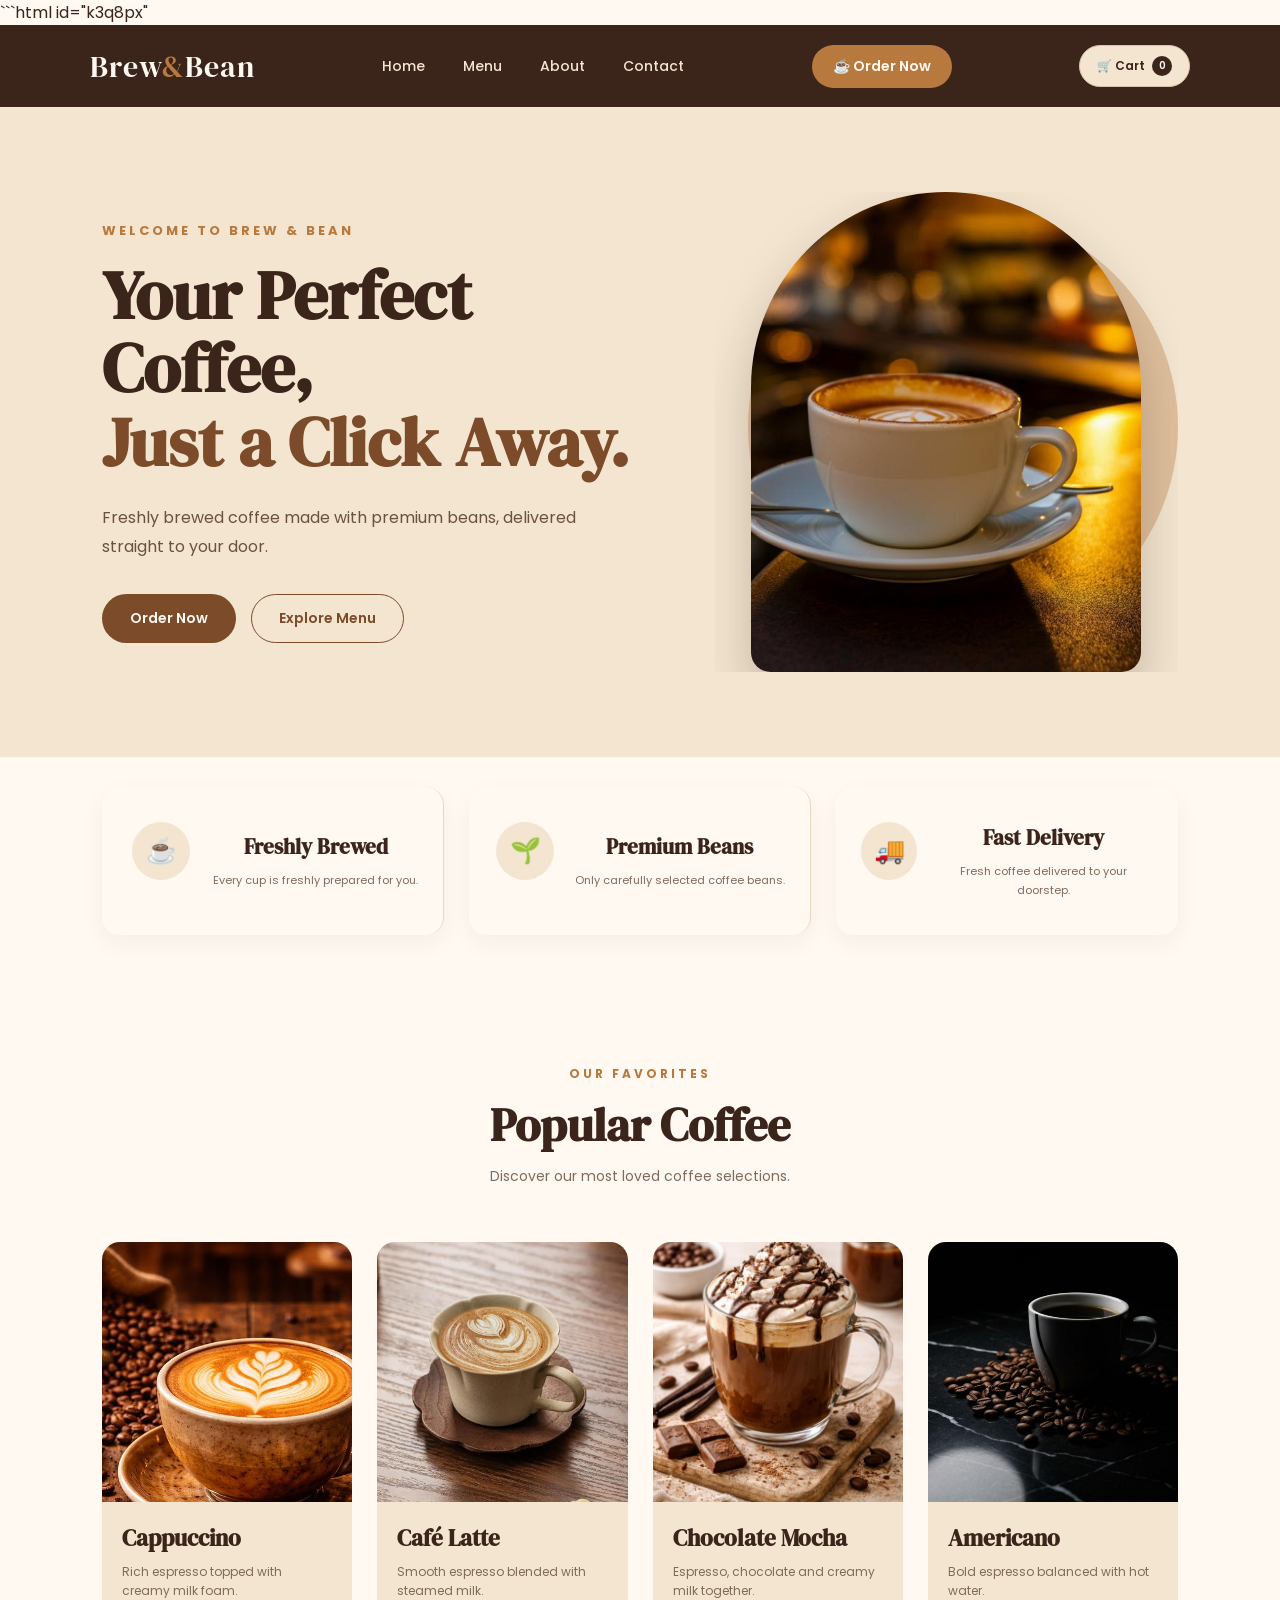
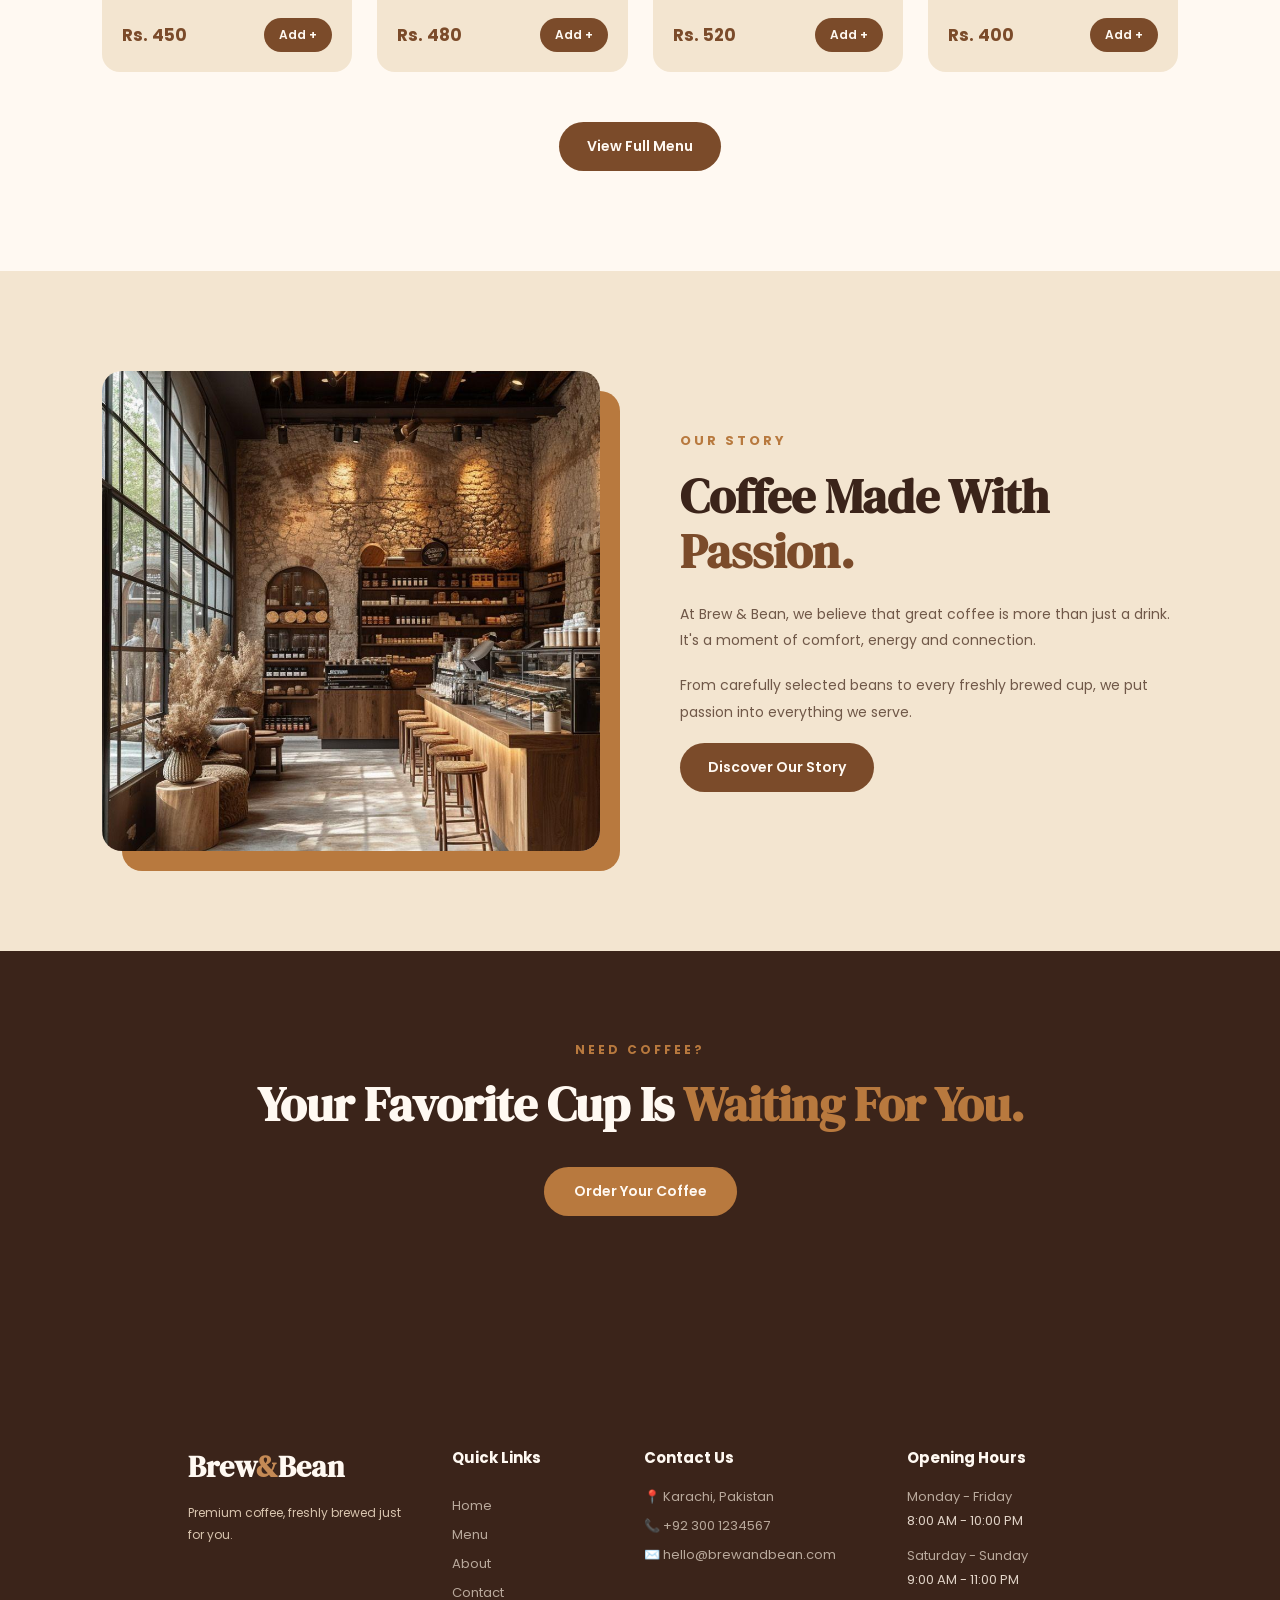
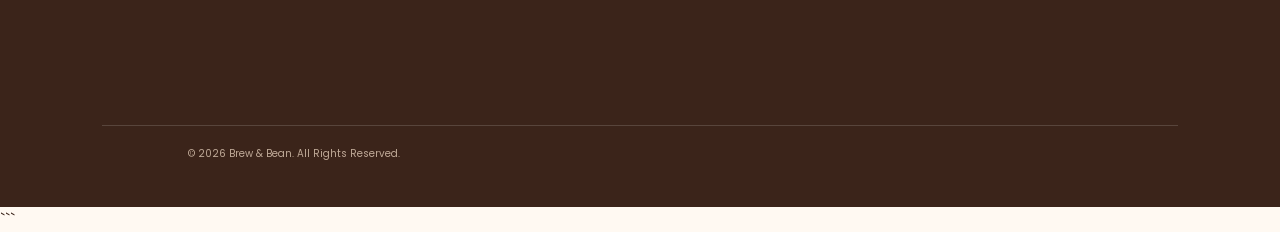
==== index.html @ a9bc6160 "update changes" ====
```html id="k3q8px"
<!DOCTYPE html>
<html lang="en">

<head>

    <meta charset="UTF-8">

    <meta name="viewport" content="width=device-width, initial-scale=1.0">

    <title>Brew & Bean | Premium Coffee</title>


    <!-- Google Font -->

    <link rel="preconnect" href="https://fonts.googleapis.com">

    <link rel="preconnect" href="https://fonts.gstatic.com" crossorigin>

    <link href="https://fonts.googleapis.com/css2?family=DM+Serif+Display&family=Poppins:wght@300;400;500;600;700&display=swap" rel="stylesheet">


    <!-- CSS -->

    <link rel="stylesheet" href="style.css">

</head>


<body>


<!-- =========================
     NAVBAR
========================= -->

<header class="navbar">

    <div class="logo">
        Brew<span>&</span>Bean
    </div>


    <nav id="nav-menu">

        <a href="index.html">
            Home
        </a>

        <a href="menu.html#menu">
            Menu
        </a>

        <a href="about.html">
            About
        </a>

        <a href="contact.html">
            Contact
        </a>

    </nav>


    <a href="menu.html" class="cart-btn">
        ☕ Order Now
    </a>


    <a href="menu.html#cart" class="nav-cart">

        🛒 Cart

        <span id="nav-cart-count">
            0
        </span>

    </a>


    <button class="menu-toggle" id="menu-toggle">
        ☰
    </button>

</header>



<!-- =========================
     HERO SECTION
========================= -->

<section class="hero">

    <div class="hero-content">

        <p class="small-title">
            WELCOME TO BREW & BEAN
        </p>


        <h1>

            Your Perfect Coffee,

            <span>
                Just a Click Away.
            </span>

        </h1>


        <p class="hero-text">

            Freshly brewed coffee made with premium beans,
            delivered straight to your door.

        </p>


        <div class="hero-buttons">

            <a href="menu.html" class="primary-btn">
                Order Now
            </a>


            <a href="menu.html#menu" class="secondary-btn">
                Explore Menu
            </a>

        </div>

    </div>



    <div class="hero-image">

        <div class="image-circle"></div>

        <img
            src="images/hero-coffee.jpg"
            alt="Premium Coffee">

    </div>

</section>



<!-- =========================
     FEATURES
========================= -->

<section class="features">


    <div class="feature-card">

        <div class="feature-icon">
            ☕
        </div>

        <div>

            <h3>
                Freshly Brewed
            </h3>

            <p>
                Every cup is freshly prepared for you.
            </p>

        </div>

    </div>



    <div class="feature-card">

        <div class="feature-icon">
            🌱
        </div>

        <div>

            <h3>
                Premium Beans
            </h3>

            <p>
                Only carefully selected coffee beans.
            </p>

        </div>

    </div>



    <div class="feature-card">

        <div class="feature-icon">
            🚚
        </div>

        <div>

            <h3>
                Fast Delivery
            </h3>

            <p>
                Fresh coffee delivered to your doorstep.
            </p>

        </div>

    </div>

</section>



<!-- =========================
     FEATURED COFFEE
========================= -->

<section class="featured">

    <div class="section-heading">

        <p>
            OUR FAVORITES
        </p>

        <h2>
            Popular Coffee
        </h2>

        <span>
            Discover our most loved coffee selections.
        </span>

    </div>



    <div class="coffee-grid">


        <!-- Coffee Card 1 -->

        <div class="coffee-card">

            <div class="coffee-image">

                <img
                    src="images/cappuccino.jpg"
                    alt="Cappuccino">

            </div>


            <div class="coffee-info">

                <h3>
                    Cappuccino
                </h3>

                <p>
                    Rich espresso topped with creamy milk foam.
                </p>


                <div class="coffee-bottom">

                    <strong>
                        Rs. 450
                    </strong>

                    <a href="menu.html#menu">
                        Add +
                    </a>

                </div>

            </div>

        </div>



        <!-- Coffee Card 2 -->

        <div class="coffee-card">

            <div class="coffee-image">

                <img
                    src="images/latte.jpg"
                    alt="Latte">

            </div>


            <div class="coffee-info">

                <h3>
                    Café Latte
                </h3>

                <p>
                    Smooth espresso blended with steamed milk.
                </p>


                <div class="coffee-bottom">

                    <strong>
                        Rs. 480
                    </strong>

                    <a href="menu.html#menu">
                        Add +
                    </a>

                </div>

            </div>

        </div>



        <!-- Coffee Card 3 -->

        <div class="coffee-card">

            <div class="coffee-image">

                <img
                    src="images/mocha.jpg"
                    alt="Mocha">

            </div>


            <div class="coffee-info">

                <h3>
                    Chocolate Mocha
                </h3>

                <p>
                    Espresso, chocolate and creamy milk together.
                </p>


                <div class="coffee-bottom">

                    <strong>
                        Rs. 520
                    </strong>

                    <a href="menu.html#menu">
                        Add +
                    </a>

                </div>

            </div>

        </div>



        <!-- Coffee Card 4 -->

        <div class="coffee-card">

            <div class="coffee-image">

                <img
                    src="images/americano.jpg"
                    alt="Americano">

            </div>


            <div class="coffee-info">

                <h3>
                    Americano
                </h3>

                <p>
                    Bold espresso balanced with hot water.
                </p>


                <div class="coffee-bottom">

                    <strong>
                        Rs. 400
                    </strong>

                    <a href="menu.html#menu">
                        Add +
                    </a>

                </div>

            </div>

        </div>


    </div>



    <div class="menu-button">

        <a
            href="menu.html#menu"
            class="primary-btn">

            View Full Menu

        </a>

    </div>

</section>



<!-- =========================
     ABOUT PREVIEW
========================= -->

<section class="about-preview">


    <div class="about-image">

        <img
            src="images/coffee-shop.jpg"
            alt="Our Coffee Shop">

    </div>


    <div class="about-content">

        <p class="small-title">
            OUR STORY
        </p>


        <h2>

            Coffee Made With

            <span>
                Passion.
            </span>

        </h2>


        <p>

            At Brew & Bean, we believe that great coffee is more
            than just a drink. It's a moment of comfort, energy
            and connection.

        </p>


        <p>

            From carefully selected beans to every freshly brewed
            cup, we put passion into everything we serve.

        </p>


        <a
            href="about.html"
            class="primary-btn">

            Discover Our Story

        </a>

    </div>

</section>



<!-- =========================
     CALL TO ACTION
========================= -->

<section class="cta">

    <div>

        <p>
            NEED COFFEE?
        </p>


        <h2>

            Your Favorite Cup Is

            <span>
                Waiting For You.
            </span>

        </h2>


        <a
            href="menu.html#menu"
            class="cta-btn">

            Order Your Coffee

        </a>

    </div>

</section>



<!-- =========================
     FOOTER
========================= -->

<footer class="footer">


    <div class="footer-content">


        <!-- BRAND -->

        <div class="footer-brand">

            <h2>
                Brew<span>&</span>Bean
            </h2>

            <p>
                Premium coffee, freshly brewed
                just for you.
            </p>

        </div>



        <!-- QUICK LINKS -->

        <div class="footer-links">

            <h3>
                Quick Links
            </h3>


            <a href="index.html">
                Home
            </a>


            <a href="menu.html#menu">
                Menu
            </a>


            <a href="about.html">
                About
            </a>


            <a href="contact.html">
                Contact
            </a>

        </div>



        <!-- CONTACT -->

        <div class="footer-contact">

            <h3>
                Contact Us
            </h3>


            <p>
                📍 Karachi, Pakistan
            </p>


            <p>
                📞 +92 300 1234567
            </p>


            <p>
                ✉️ hello@brewandbean.com
            </p>

        </div>



        <!-- OPENING HOURS -->

        <div class="footer-hours">

            <h3>
                Opening Hours
            </h3>


            <p>
                Monday - Friday
            </p>


            <span>
                8:00 AM - 10:00 PM
            </span>


            <p>
                Saturday - Sunday
            </p>


            <span>
                9:00 AM - 11:00 PM
            </span>

        </div>

    </div>



    <div class="footer-bottom">

        <p>
            © 2026 Brew & Bean. All Rights Reserved.
        </p>

    </div>

</footer>


</body>

</html>
```
---- style.css ----
/* =========================
   GLOBAL
========================= */

* {
    margin: 0;
    padding: 0;
    box-sizing: border-box;
}

html {
    scroll-behavior: smooth;
}

body {
    font-family: "Poppins", sans-serif;
    background: #FFF9F2;
    color: #3B241A;
}

a {
    text-decoration: none;
}

img {
    width: 100%;
    display: block;
}


/* =========================
   COLORS
========================= */

/*
Dark Chocolate  : #3B241A
Coffee Brown    : #7B4B2A
Caramel         : #B8793E
Cream           : #F3E5D0
Off White       : #FFF9F2
*/


/* =========================
   NAVBAR
========================= */

.navbar {
    width: 100%;
    height: 82px;
    padding: 0 7%;
    background: #3B241A;

    display: flex;
    align-items: center;
    justify-content: space-between;

    position: relative;
    z-index: 10;
}

.logo {
    font-family: "DM Serif Display", serif;
    font-size: 30px;
    color: #FFF9F2;
    letter-spacing: 1px;
}

.logo span {
    color: #B8793E;
}

.navbar nav {
    display: flex;
    gap: 38px;
}

.navbar nav a {
    color: #F3E5D0;
    font-size: 14px;
    font-weight: 500;
    transition: 0.3s;
}

.navbar nav a:hover,
.navbar nav a.active {
    color: #B8793E;
}

.cart-btn {
    background: #B8793E;
    color: #FFF9F2;
    padding: 11px 21px;
    border-radius: 30px;

    font-size: 14px;
    font-weight: 600;

    transition: 0.3s;
}

.cart-btn:hover {
    background: #7B4B2A;
    transform: translateY(-2px);
}


/* =========================
   HERO
========================= */

.hero {
    min-height: 650px;
    padding: 70px 8%;

    background: #F3E5D0;

    display: flex;
    align-items: center;
    justify-content: space-between;

    gap: 50px;
    overflow: hidden;
}

.hero-content {
    width: 52%;
}

.small-title {
    color: #B8793E;
    font-size: 13px;
    font-weight: 700;
    letter-spacing: 3px;
    margin-bottom: 18px;
}

.hero h1 {
    font-family: "DM Serif Display", serif;
    font-size: 68px;
    line-height: 1.08;
    color: #3B241A;
    max-width: 650px;
}

.hero h1 span {
    color: #7B4B2A;
    display: block;
}

.hero-text {
    max-width: 520px;
    margin-top: 25px;

    color: #6B5142;
    font-size: 16px;
    line-height: 1.8;
}

.hero-buttons {
    display: flex;
    gap: 15px;
    margin-top: 32px;
}

.primary-btn {
    display: inline-block;

    background: #7B4B2A;
    color: #FFF9F2;

    padding: 14px 28px;
    border-radius: 30px;

    font-size: 14px;
    font-weight: 600;

    transition: 0.3s;
}

.primary-btn:hover {
    background: #3B241A;
    transform: translateY(-3px);
}

.secondary-btn {
    display: inline-block;

    border: 1.5px solid #7B4B2A;
    color: #7B4B2A;

    padding: 13px 27px;
    border-radius: 30px;

    font-size: 14px;
    font-weight: 600;

    transition: 0.3s;
}

.secondary-btn:hover {
    background: #7B4B2A;
    color: #FFF9F2;
}


/* =========================
   HERO IMAGE
========================= */

.hero-image {
    width: 43%;
    min-height: 470px;

    position: relative;

    display: flex;
    align-items: center;
    justify-content: center;
}

.hero-image img {
    width: 390px;
    height: 480px;

    object-fit: cover;

    border-radius: 200px 200px 20px 20px;

    position: relative;
    z-index: 2;

    box-shadow: 0 25px 50px rgba(59, 36, 26, 0.25);
}

.image-circle {
    width: 430px;
    height: 430px;

    background: #B8793E;
    border-radius: 50%;

    position: absolute;
    right: 0;
    top: 20px;

    opacity: 0.35;
}


/* =========================
   FEATURES
========================= */

.features {
    padding: 30px 8%;

    background: #FFF9F2;

    display: grid;
    grid-template-columns: repeat(3, 1fr);
    gap: 25px;
}

.feature-card {
    padding: 25px;

    display: flex;
    align-items: center;
    gap: 18px;

    border-right: 1px solid #E8D8C3;
}

.feature-card:last-child {
    border-right: none;
}

.feature-icon {
    width: 55px;
    height: 55px;

    border-radius: 50%;

    background: #F3E5D0;

    display: flex;
    align-items: center;
    justify-content: center;

    font-size: 24px;
}

.feature-card h3 {
    color: #3B241A;
    font-size: 16px;
    margin-bottom: 5px;
}

.feature-card p {
    color: #806B5B;
    font-size: 12px;
    line-height: 1.5;
}


/* =========================
   FEATURED SECTION
========================= */

.featured {
    padding: 100px 8%;
    background: #FFF9F2;
}

.section-heading {
    text-align: center;
    margin-bottom: 55px;
}

.section-heading p {
    color: #B8793E;
    font-size: 12px;
    font-weight: 700;
    letter-spacing: 3px;
    margin-bottom: 10px;
}

.section-heading h2 {
    font-family: "DM Serif Display", serif;
    color: #3B241A;
    font-size: 46px;
    margin-bottom: 10px;
}

.section-heading span {
    color: #806B5B;
    font-size: 14px;
}


/* =========================
   COFFEE CARDS
========================= */

.coffee-grid {
    display: grid;
    grid-template-columns: repeat(4, 1fr);
    gap: 25px;
}

.coffee-card {
    background: #F3E5D0;
    border-radius: 18px;
    overflow: hidden;

    transition: 0.3s;
}

.coffee-card:hover {
    transform: translateY(-8px);
    box-shadow: 0 20px 40px rgba(59, 36, 26, 0.13);
}

.coffee-image {
    height: 260px;
    overflow: hidden;
}

.coffee-image img {
    height: 100%;
    object-fit: cover;

    transition: 0.5s;
}

.coffee-card:hover .coffee-image img {
    transform: scale(1.07);
}

.coffee-info {
    padding: 20px;
}

.coffee-info h3 {
    font-family: "DM Serif Display", serif;
    font-size: 23px;
    color: #3B241A;
}

.coffee-info p {
    color: #806B5B;
    font-size: 12px;
    line-height: 1.6;

    margin: 8px 0 18px;
}

.coffee-bottom {
    display: flex;
    align-items: center;
    justify-content: space-between;
}

.coffee-bottom strong {
    color: #7B4B2A;
    font-size: 17px;
}

.coffee-bottom a {
    background: #7B4B2A;
    color: #FFF9F2;

    padding: 8px 15px;
    border-radius: 20px;

    font-size: 12px;
    font-weight: 600;

    transition: 0.3s;
}

.coffee-bottom a:hover {
    background: #B8793E;
}

.menu-button {
    text-align: center;
    margin-top: 50px;
}


/* =========================
   ABOUT PREVIEW
========================= */

.about-preview {
    padding: 100px 8%;

    background: #F3E5D0;

    display: flex;
    align-items: center;
    gap: 80px;
}

.about-image {
    width: 50%;
}

.about-image img {
    height: 480px;
    object-fit: cover;

    border-radius: 20px;
    box-shadow: 20px 20px 0 #B8793E;
}

.about-content {
    width: 50%;
}

.about-content h2 {
    font-family: "DM Serif Display", serif;
    font-size: 48px;
    line-height: 1.15;
    color: #3B241A;

    margin-bottom: 22px;
}

.about-content h2 span {
    color: #7B4B2A;
}

.about-content > p:not(.small-title) {
    color: #705848;
    font-size: 14px;
    line-height: 1.9;
    margin-bottom: 18px;
}


/* =========================
   CTA
========================= */

.cta {
    padding: 90px 8%;

    background: #3B241A;

    text-align: center;
}

.cta p {
    color: #B8793E;
    font-size: 12px;
    font-weight: 700;
    letter-spacing: 3px;

    margin-bottom: 12px;
}

.cta h2 {
    font-family: "DM Serif Display", serif;
    color: #FFF9F2;

    font-size: 48px;
    margin-bottom: 30px;
}

.cta h2 span {
    color: #B8793E;
}

.cta-btn {
    display: inline-block;

    background: #B8793E;
    color: #FFF9F2;

    padding: 14px 30px;
    border-radius: 30px;

    font-size: 14px;
    font-weight: 600;

    transition: 0.3s;
}

.cta-btn:hover {
    background: #FFF9F2;
    color: #3B241A;
}


/* =========================
   FOOTER
========================= */

.footer {
    background: #261811;
    color: #F3E5D0;
}

.footer-content {
    padding: 70px 8%;

    display: grid;
    grid-template-columns: 1.5fr 1fr 1.5fr 1.3fr;
    gap: 50px;
}

.footer-brand h2 {
    font-family: "DM Serif Display", serif;
    color: #FFF9F2;
    font-size: 30px;
    margin-bottom: 15px;
}

.footer-brand h2 span {
    color: #B8793E;
}

.footer-brand p {
    color: #B9A99C;
    font-size: 13px;
    line-height: 1.7;
    max-width: 220px;
}

.footer h3 {
    color: #FFF9F2;
    font-size: 15px;
    margin-bottom: 18px;
}

.footer-links {
    display: flex;
    flex-direction: column;
    gap: 9px;
}

.footer-links a {
    color: #B9A99C;
    font-size: 13px;
    transition: 0.3s;
}

.footer-links a:hover {
    color: #B8793E;
}

.footer-contact p,
.footer-hours p,
.footer-hours span {
    color: #B9A99C;
    font-size: 13px;
    margin-bottom: 9px;
}

.footer-hours span {
    display: block;
    color: #E1D3C7;
    margin-top: -5px;
    margin-bottom: 15px;
}

.footer-bottom {
    border-top: 1px solid #49332A;
    padding: 20px 8%;
    text-align: center;
}

.footer-bottom p {
    color: #89766A;
    font-size: 11px;
}


/* =========================
   RESPONSIVE
========================= */

@media (max-width: 1000px) {

    .hero h1 {
        font-size: 52px;
    }

    .coffee-grid {
        grid-template-columns: repeat(2, 1fr);
    }

    .footer-content {
        grid-template-columns: repeat(2, 1fr);
    }

}


@media (max-width: 750px) {

    .navbar {
        height: auto;
        padding: 20px 6%;
        flex-wrap: wrap;
        gap: 20px;
    }

    .navbar nav {
        order: 3;
        width: 100%;
        justify-content: center;
        gap: 20px;
    }

    .hero {
        flex-direction: column;
        padding: 60px 6%;
        text-align: center;
    }

    .hero-content {
        width: 100%;
    }

    .hero h1 {
        font-size: 45px;
    }

    .hero-text {
        margin-left: auto;
        margin-right: auto;
    }

    .hero-buttons {
        justify-content: center;
    }

    .hero-image {
        width: 100%;
    }

    .features {
        grid-template-columns: 1fr;
    }

    .feature-card {
        border-right: none;
        border-bottom: 1px solid #E8D8C3;
    }

    .coffee-grid {
        grid-template-columns: 1fr;
    }

    .about-preview {
        flex-direction: column;
        gap: 60px;
    }

    .about-image,
    .about-content {
        width: 100%;
    }

    .about-content {
        text-align: center;
    }

    .footer-content {
        grid-template-columns: 1fr;
    }

}


@media (max-width: 500px) {

    .logo {
        font-size: 25px;
    }

    .cart-btn {
        padding: 9px 15px;
    }

    .hero h1 {
        font-size: 38px;
    }

    .hero-image img {
        width: 300px;
        height: 390px;
    }

    .section-heading h2 {
        font-size: 38px;
    }

    .about-content h2,
    .cta h2 {
        font-size: 38px;
    }

}
/* =========================
   MENU PAGE
========================= */

.menu-hero {
    min-height: 400px;
    padding: 80px 8%;
    background: #F3E5D0;

    display: flex;
    align-items: center;
    justify-content: center;

    text-align: center;
}

.menu-hero > div {
    max-width: 750px;
}

.menu-hero h1 {
    font-family: "DM Serif Display", serif;
    font-size: 58px;
    line-height: 1.1;
    color: #3B241A;
    margin-bottom: 20px;
}

.menu-hero h1 span {
    color: #7B4B2A;
    display: block;
}

.menu-hero p:not(.small-title) {
    color: #705848;
    font-size: 15px;
    line-height: 1.8;
}


/* =========================
   MENU SECTION
========================= */

.menu-section {
    padding: 80px 8%;
    background: #FFF9F2;
}


/* =========================
   CATEGORY BUTTONS
========================= */

.category-buttons {
    display: flex;
    justify-content: center;
    align-items: center;

    gap: 12px;
    margin-bottom: 55px;

    flex-wrap: wrap;
}

.category-btn {
    border: 1px solid #D5B99C;
    background: transparent;

    color: #7B4B2A;

    padding: 11px 24px;
    border-radius: 30px;

    font-family: "Poppins", sans-serif;
    font-size: 13px;
    font-weight: 500;

    cursor: pointer;

    transition: 0.3s;
}

.category-btn:hover,
.category-btn.active {
    background: #7B4B2A;
    color: #FFF9F2;
    border-color: #7B4B2A;
}


/* =========================
   MENU GRID
========================= */

.menu-grid {
    display: grid;
    grid-template-columns: repeat(4, 1fr);
    gap: 28px;
}


/* =========================
   MENU CARD
========================= */

.menu-card {
    background: #F3E5D0;

    border-radius: 18px;
    overflow: hidden;

    transition: 0.3s;

    box-shadow: 0 8px 25px rgba(59, 36, 26, 0.06);
}

.menu-card:hover {
    transform: translateY(-8px);

    box-shadow: 0 20px 40px rgba(59, 36, 26, 0.14);
}


/* =========================
   MENU IMAGE
========================= */

.menu-image {
    width: 100%;
    height: 250px;
    overflow: hidden;
}

.menu-image img {
    width: 100%;
    height: 100%;

    object-fit: cover;

    transition: 0.5s;
}

.menu-card:hover .menu-image img {
    transform: scale(1.08);
}


/* =========================
   MENU INFO
========================= */

.menu-info {
    padding: 22px;
}

.tag {
    display: inline-block;

    color: #B8793E;

    font-size: 9px;
    font-weight: 700;

    letter-spacing: 1.5px;

    margin-bottom: 8px;
}

.menu-info h3 {
    font-family: "DM Serif Display", serif;

    color: #3B241A;

    font-size: 24px;

    margin-bottom: 8px;
}

.menu-info p {
    color: #806B5B;

    font-size: 12px;
    line-height: 1.7;

    min-height: 42px;

    margin-bottom: 20px;
}


/* =========================
   PRICE + ADD BUTTON
========================= */

.menu-price {
    display: flex;
    align-items: center;
    justify-content: space-between;
}

.menu-price strong {
    color: #7B4B2A;

    font-size: 17px;
    font-weight: 700;
}

.menu-price button {
    border: none;

    background: #7B4B2A;
    color: #FFF9F2;

    padding: 9px 17px;

    border-radius: 22px;

    font-family: "Poppins", sans-serif;

    font-size: 12px;
    font-weight: 600;

    cursor: pointer;

    transition: 0.3s;
}

.menu-price button:hover {
    background: #B8793E;
    transform: translateY(-2px);
}


/* =========================
   CART SECTION
========================= */

.cart-section {
    padding: 90px 8%;

    background: #F3E5D0;
}

.cart-container {
    max-width: 850px;

    margin: auto;

    background: #FFF9F2;

    padding: 45px;

    border-radius: 20px;

    box-shadow: 0 15px 40px rgba(59, 36, 26, 0.08);
}

.cart-container .section-heading {
    margin-bottom: 30px;
}


/* =========================
   EMPTY CART
========================= */

.empty-cart {
    text-align: center;

    color: #806B5B;

    font-size: 14px;

    padding: 25px;
}


/* =========================
   CART ITEMS
========================= */

.cart-item {
    display: flex;

    align-items: center;
    justify-content: space-between;

    gap: 20px;

    padding: 18px 0;

    border-bottom: 1px solid #E8D8C3;
}

.cart-item-info h4 {
    color: #3B241A;

    font-family: "DM Serif Display", serif;

    font-size: 18px;
}

.cart-item-info p {
    color: #806B5B;

    font-size: 12px;

    margin-top: 4px;
}

.cart-item-price {
    color: #7B4B2A;

    font-size: 14px;

    font-weight: 600;
}


/* =========================
   CART QUANTITY
========================= */

.quantity-controls {
    display: flex;

    align-items: center;

    gap: 10px;
}

.quantity-controls button {
    width: 28px;
    height: 28px;

    border: none;

    background: #F3E5D0;

    color: #7B4B2A;

    border-radius: 50%;

    cursor: pointer;

    font-weight: 700;
}

.quantity-controls span {
    color: #3B241A;

    font-size: 13px;

    font-weight: 600;
}


/* =========================
   REMOVE BUTTON
========================= */

.remove-btn {
    border: none;

    background: transparent;

    color: #A05B3A;

    cursor: pointer;

    font-size: 12px;

    transition: 0.3s;
}

.remove-btn:hover {
    color: #3B241A;
}


/* =========================
   CART TOTAL
========================= */

.cart-total {
    display: flex;

    align-items: center;
    justify-content: space-between;

    padding-top: 25px;

    margin-top: 15px;

    border-top: 2px solid #E8D8C3;
}

.cart-total span {
    color: #3B241A;

    font-size: 16px;

    font-weight: 600;
}

.cart-total strong {
    color: #7B4B2A;

    font-size: 24px;

    font-weight: 700;
}


/* =========================
   CHECKOUT BUTTON
========================= */

/* =========================
   PROCEED TO CHECKOUT BUTTON
========================= */

.cart-section .checkout-btn {
    display: block;

    width: 100%;

    margin-top: 30px;

    padding: 16px 25px;

    box-sizing: border-box;

    border: none;

    border-radius: 30px;

    background: #3B241A;

    color: #FFF9F2;

    font-family: "Poppins", sans-serif;

    font-size: 14px;

    font-weight: 600;

    text-align: center;

    text-decoration: none;

    cursor: pointer;

    transition: all 0.3s ease;

    box-shadow: none;
}


/* Hover Effect */

.cart-section .checkout-btn:hover {

    background: #B8793E;

    color: #FFF9F2;

    transform: translateY(-2px);

    box-shadow: 0 8px 20px rgba(59, 36, 26, 0.15);
}


/* Click Effect */

.cart-section .checkout-btn:active {

    transform: translateY(0);

}


/* =========================
   MENU RESPONSIVE
========================= */

@media (max-width: 1100px) {

    .menu-grid {
        grid-template-columns: repeat(3, 1fr);
    }

}


@media (max-width: 800px) {

    .menu-grid {
        grid-template-columns: repeat(2, 1fr);
    }

    .menu-hero h1 {
        font-size: 48px;
    }

}


@media (max-width: 550px) {

    .menu-grid {
        grid-template-columns: 1fr;
    }

    .menu-hero {
        padding: 60px 6%;
    }

    .menu-hero h1 {
        font-size: 40px;
    }

    .menu-section {
        padding: 60px 6%;
    }

    .cart-section {
        padding: 60px 6%;
    }

    .cart-container {
        padding: 25px 20px;
    }

    .cart-item {
        flex-wrap: wrap;
    }

}
/* =========================
   CHECKOUT HERO
========================= */

.checkout-hero {
    padding: 75px 8%;
    background: #F3E5D0;
    text-align: center;
}

.checkout-hero h1 {
    font-family: "DM Serif Display", serif;
    font-size: 55px;
    line-height: 1.1;
    color: #3B241A;
    margin-bottom: 18px;
}

.checkout-hero h1 span {
    color: #7B4B2A;
}

.checkout-hero > p:not(.small-title) {
    color: #705848;
    font-size: 14px;
    line-height: 1.7;
}


/* =========================
   CHECKOUT SECTION
========================= */

.checkout-section {
    padding: 90px 8%;
    background: #FFF9F2;
}

.checkout-container {
    max-width: 1150px;
    margin: auto;

    display: grid;
    grid-template-columns: 1.4fr 0.8fr;
    gap: 35px;
    align-items: start;
}


/* =========================
   CHECKOUT FORM
========================= */

.checkout-form {
    background: #F3E5D0;
    padding: 40px;
    border-radius: 20px;
}

.checkout-heading {
    margin-bottom: 30px;
}

.checkout-heading h2 {
    font-family: "DM Serif Display", serif;
    color: #3B241A;
    font-size: 32px;
}


/* =========================
   INPUTS
========================= */

.input-group {
    margin-bottom: 22px;
}

.input-row {
    display: grid;
    grid-template-columns: 1fr 1fr;
    gap: 18px;
}

.input-group label {
    display: block;

    color: #3B241A;

    font-size: 13px;
    font-weight: 600;

    margin-bottom: 8px;
}

.input-group label span {
    color: #8A7567;
    font-size: 11px;
    font-weight: 400;
}

.input-group input,
.input-group textarea {
    width: 100%;

    border: 1px solid #D8C4AE;
    outline: none;

    background: #FFF9F2;
    color: #3B241A;

    padding: 13px 15px;

    border-radius: 10px;

    font-family: "Poppins", sans-serif;
    font-size: 13px;

    transition: 0.3s;
}

.input-group textarea {
    resize: vertical;
}

.input-group input:focus,
.input-group textarea:focus {
    border-color: #B8793E;

    box-shadow: 0 0 0 3px rgba(184, 121, 62, 0.10);
}

.input-group input::placeholder,
.input-group textarea::placeholder {
    color: #A89789;
}


/* =========================
   PAYMENT
========================= */

.payment-section {
    margin-top: 30px;
    padding-top: 25px;

    border-top: 1px solid #D8C4AE;
}

.payment-section h3 {
    color: #3B241A;
    font-size: 16px;

    margin-bottom: 15px;
}

.payment-option {
    display: flex;
    align-items: center;

    gap: 12px;

    background: #FFF9F2;

    border: 1px solid #E0CCB7;

    padding: 14px 16px;

    border-radius: 10px;

    margin-bottom: 10px;

    cursor: pointer;

    color: #5E4637;
    font-size: 13px;

    transition: 0.3s;
}

.payment-option:hover {
    border-color: #B8793E;
}

.payment-option input {
    accent-color: #7B4B2A;
}


/* =========================
   PLACE ORDER
========================= */

.place-order-btn {
    width: 100%;

    border: none;

    background: #3B241A;
    color: #FFF9F2;

    padding: 15px;

    border-radius: 30px;

    margin-top: 25px;

    font-family: "Poppins", sans-serif;

    font-size: 14px;
    font-weight: 600;

    cursor: pointer;

    transition: 0.3s;
}

.place-order-btn:hover {
    background: #B8793E;

    transform: translateY(-2px);
}


/* =========================
   ORDER SUMMARY
========================= */

.order-summary {
    background: #3B241A;
    color: #FFF9F2;

    padding: 35px;

    border-radius: 20px;

    position: sticky;
    top: 25px;

    box-shadow: 0 20px 45px rgba(59, 36, 26, 0.15);
}

.summary-header {
    margin-bottom: 25px;
}

.summary-header .small-title {
    color: #B8793E;
}

.summary-header h2 {
    font-family: "DM Serif Display", serif;

    color: #FFF9F2;

    font-size: 30px;
}


/* =========================
   SUMMARY ITEMS
========================= */

.checkout-item {
    display: flex;

    align-items: center;
    justify-content: space-between;

    padding: 15px 0;

    border-bottom: 1px solid #594238;
}

.checkout-item-info h4 {
    color: #FFF9F2;

    font-family: "DM Serif Display", serif;

    font-size: 17px;
}

.checkout-item-info p {
    color: #B9A99C;

    font-size: 11px;

    margin-top: 3px;
}

.checkout-item-price {
    color: #D6A16D;

    font-size: 13px;
    font-weight: 600;
}

.empty-summary {
    color: #B9A99C;

    font-size: 13px;

    padding: 20px 0;
}


/* =========================
   SUMMARY LINES
========================= */

.summary-line {
    display: flex;

    justify-content: space-between;
    align-items: center;

    padding: 15px 0;

    color: #D0C0B5;

    font-size: 13px;
}

.summary-line strong {
    color: #FFF9F2;
}

.summary-total {
    display: flex;

    align-items: center;
    justify-content: space-between;

    border-top: 1px solid #594238;

    margin-top: 10px;
    padding-top: 20px;
}

.summary-total span {
    color: #FFF9F2;

    font-size: 16px;
    font-weight: 600;
}

.summary-total strong {
    color: #B8793E;

    font-size: 25px;
}


/* =========================
   CHECKOUT RESPONSIVE
========================= */

@media (max-width: 900px) {

    .checkout-container {
        grid-template-columns: 1fr;
    }

    .order-summary {
        position: static;
    }

}


@media (max-width: 600px) {

    .checkout-section {
        padding: 60px 6%;
    }

    .checkout-form {
        padding: 25px 20px;
    }

    .checkout-hero {
        padding: 60px 6%;
    }

    .checkout-hero h1 {
        font-size: 42px;
    }

    .input-row {
        grid-template-columns: 1fr;
        gap: 0;
    }

    .order-summary {
        padding: 25px 20px;
    }

}
/* =========================
   ORDER SUCCESS MESSAGE
========================= */

.order-success {
    display: none;

    text-align: center;

    padding: 45px 25px;

    background: #F3E5D0;

    border-radius: 20px;

    margin-top: 25px;
}

.order-success.show {
    display: block;
}

.order-success .success-icon {
    font-size: 45px;

    margin-bottom: 15px;
}

.order-success h2 {
    font-family: "DM Serif Display", serif;

    color: #3B241A;

    font-size: 32px;

    margin-bottom: 10px;
}

.order-success p {
    color: #705848;

    font-size: 13px;

    line-height: 1.7;
}

.order-number {
    color: #A66A3F;

    font-weight: 600;

    margin-top: 12px;
}
/* =========================
   ABOUT PAGE
========================= */

.about-hero {
    min-height: 400px;
    padding: 80px 8%;

    background: #F3E5D0;

    display: flex;
    align-items: center;
    justify-content: center;

    text-align: center;
}

.about-hero-content {
    max-width: 750px;
}

.about-hero h1 {
    font-family: "DM Serif Display", serif;

    color: #3B241A;

    font-size: 58px;
    line-height: 1.1;

    margin-bottom: 20px;
}

.about-hero h1 span {
    color: #7B4B2A;
}

.about-hero-content > p:not(.small-title) {
    color: #705848;

    font-size: 14px;
    line-height: 1.8;
}


/* =========================
   STORY SECTION
========================= */

.story-section {
    padding: 100px 8%;

    background: #FFF9F2;

    display: grid;

    grid-template-columns: 1fr 1fr;

    gap: 70px;

    align-items: center;
}

.story-image {
    height: 520px;

    border-radius: 22px;

    overflow: hidden;

    box-shadow: 0 20px 45px rgba(59, 36, 26, 0.12);
}

.story-image img {
    width: 100%;
    height: 100%;

    object-fit: cover;

    transition: 0.5s;
}

.story-image:hover img {
    transform: scale(1.04);
}


.story-content h2 {
    font-family: "DM Serif Display", serif;

    color: #3B241A;

    font-size: 42px;

    line-height: 1.2;

    margin-bottom: 25px;
}

.story-content h2 span {
    color: #A66A3F;
}

.story-content > p:not(.small-title) {
    color: #806B5B;

    font-size: 13px;

    line-height: 1.9;

    margin-bottom: 15px;
}


/* =========================
   ABOUT BUTTON
========================= */

.about-btn {
    display: inline-block;

    margin-top: 15px;

    padding: 13px 25px;

    background: #A66A3F;

    color: #FFF9F2;

    border-radius: 30px;

    text-decoration: none;

    font-family: "Poppins", sans-serif;

    font-size: 12px;

    font-weight: 600;

    transition: 0.3s;
}

.about-btn:hover {
    background: #7B4B2A;

    transform: translateY(-3px);

    box-shadow: 0 8px 20px rgba(59, 36, 26, 0.15);
}


/* =========================
   WHY SECTION
========================= */

.why-section {
    padding: 100px 8%;

    background: #F3E5D0;
}

.why-section .section-heading {
    text-align: center;

    max-width: 650px;

    margin: 0 auto 55px;
}

.why-section .section-heading h2 {
    font-family: "DM Serif Display", serif;

    color: #3B241A;

    font-size: 42px;

    margin: 10px 0 15px;
}

.why-section .section-heading > p:not(.small-title) {
    color: #806B5B;

    font-size: 13px;

    line-height: 1.7;
}


/* =========================
   FEATURES
========================= */

.features-grid {
    max-width: 1100px;

    margin: auto;

    display: grid;

    grid-template-columns: repeat(4, 1fr);

    gap: 22px;
}

.feature-card {
    background: #FFF9F2;

    padding: 35px 25px;

    text-align: center;

    border-radius: 18px;

    transition: 0.3s;

    box-shadow: 0 8px 25px rgba(59, 36, 26, 0.05);
}

.feature-card:hover {
    transform: translateY(-8px);

    box-shadow: 0 15px 35px rgba(59, 36, 26, 0.12);
}

.feature-icon {
    width: 58px;
    height: 58px;

    margin: 0 auto 20px;

    display: flex;

    align-items: center;
    justify-content: center;

    background: #F3E5D0;

    border-radius: 50%;

    font-size: 25px;
}

.feature-card h3 {
    font-family: "DM Serif Display", serif;

    color: #3B241A;

    font-size: 21px;

    margin-bottom: 10px;
}

.feature-card p {
    color: #806B5B;

    font-size: 11px;

    line-height: 1.7;
}


/* =========================
   QUOTE SECTION
========================= */

.quote-section {
    padding: 100px 8%;

    background: #3B241A;

    text-align: center;

    color: #FFF9F2;
}

.quote-section > div {
    max-width: 750px;

    margin: auto;
}

.quote-mark {
    display: block;

    color: #B8793E;

    font-family: "DM Serif Display", serif;

    font-size: 70px;

    line-height: 0.7;

    margin-bottom: 25px;
}

.quote-section h2 {
    font-family: "DM Serif Display", serif;

    font-size: 42px;

    line-height: 1.2;

    margin-bottom: 20px;
}

.quote-section h2 span {
    color: #B8793E;
}

.quote-section p {
    color: #C9B9AD;

    font-size: 12px;

    letter-spacing: 2px;
}


/* =========================
   ABOUT RESPONSIVE
========================= */

@media (max-width: 950px) {

    .story-section {
        grid-template-columns: 1fr;

        gap: 45px;
    }

    .story-image {
        height: 420px;
    }

    .features-grid {
        grid-template-columns: repeat(2, 1fr);
    }

}


@media (max-width: 600px) {

    .about-hero {
        padding: 60px 6%;
    }

    .about-hero h1 {
        font-size: 42px;
    }

    .story-section {
        padding: 65px 6%;
    }

    .story-image {
        height: 350px;
    }

    .story-content h2 {
        font-size: 34px;
    }

    .why-section {
        padding: 65px 6%;
    }

    .why-section .section-heading h2 {
        font-size: 34px;
    }

    .features-grid {
        grid-template-columns: 1fr;
    }

    .quote-section {
        padding: 70px 6%;
    }

    .quote-section h2 {
        font-size: 34px;
    }

}
/* =========================
   CONTACT HERO
========================= */

.contact-hero {
    padding: 80px 8%;

    background: #F3E5D0;

    text-align: center;
}

.contact-hero > div {
    max-width: 750px;
    margin: auto;
}

.contact-hero h1 {
    font-family: "DM Serif Display", serif;

    color: #3B241A;

    font-size: 55px;

    line-height: 1.1;

    margin-bottom: 20px;
}

.contact-hero h1 span {
    color: #A66A3F;
}

.contact-hero > div > p:not(.small-title) {
    color: #705848;

    font-size: 14px;

    line-height: 1.8;
}


/* =========================
   CONTACT SECTION
========================= */

.contact-section {
    padding: 100px 8%;

    background: #FFF9F2;
}

.contact-container {
    max-width: 1150px;

    margin: auto;

    display: grid;

    grid-template-columns: 0.9fr 1.1fr;

    gap: 60px;

    align-items: start;
}


/* =========================
   CONTACT INFO
========================= */

.contact-info h2 {
    font-family: "DM Serif Display", serif;

    color: #3B241A;

    font-size: 42px;

    line-height: 1.2;

    margin: 10px 0 20px;
}

.contact-info h2 span {
    color: #A66A3F;
}

.contact-description {
    color: #806B5B;

    font-size: 13px;

    line-height: 1.8;

    margin-bottom: 35px;
}


/* =========================
   CONTACT DETAILS
========================= */

.contact-detail {
    display: flex;

    align-items: center;

    gap: 16px;

    margin-bottom: 25px;
}

.contact-icon {
    width: 50px;
    height: 50px;

    flex-shrink: 0;

    display: flex;

    align-items: center;
    justify-content: center;

    background: #F3E5D0;

    border-radius: 50%;

    font-size: 20px;
}

.contact-detail h3 {
    color: #3B241A;

    font-size: 14px;

    margin-bottom: 4px;
}

.contact-detail p {
    color: #806B5B;

    font-size: 12px;
}


/* =========================
   CONTACT HOURS
========================= */

.contact-hours {
    margin-top: 35px;

    padding-top: 25px;

    border-top: 1px solid #E0CCB7;
}

.contact-hours h3 {
    font-family: "DM Serif Display", serif;

    color: #3B241A;

    font-size: 22px;

    margin-bottom: 18px;
}

.contact-hours > div {
    display: flex;

    justify-content: space-between;

    gap: 20px;

    margin-bottom: 12px;
}

.contact-hours span {
    color: #806B5B;

    font-size: 12px;
}

.contact-hours strong {
    color: #3B241A;

    font-size: 11px;
}


/* =========================
   CONTACT FORM
========================= */

.contact-form {
    background: #F3E5D0;

    padding: 40px;

    border-radius: 20px;

    box-shadow: 0 15px 35px rgba(59, 36, 26, 0.07);
}

.contact-form h2 {
    font-family: "DM Serif Display", serif;

    color: #3B241A;

    font-size: 32px;

    margin: 8px 0 30px;
}

.contact-input {
    margin-bottom: 20px;
}

.contact-input label {
    display: block;

    color: #3B241A;

    font-size: 12px;

    font-weight: 600;

    margin-bottom: 8px;
}

.contact-input input,
.contact-input textarea {
    width: 100%;

    box-sizing: border-box;

    padding: 13px 15px;

    border: 1px solid #D8C4AE;

    border-radius: 10px;

    outline: none;

    background: #FFF9F2;

    color: #3B241A;

    font-family: "Poppins", sans-serif;

    font-size: 12px;

    transition: 0.3s;
}

.contact-input textarea {
    resize: vertical;
}

.contact-input input:focus,
.contact-input textarea:focus {
    border-color: #A66A3F;

    box-shadow: 0 0 0 3px rgba(166, 106, 63, 0.10);
}

.contact-input input::placeholder,
.contact-input textarea::placeholder {
    color: #A89789;
}


/* =========================
   SEND BUTTON
========================= */

.send-message-btn {
    width: 100%;

    padding: 15px;

    border: none;

    border-radius: 30px;

    background: #A66A3F;

    color: #FFF9F2;

    font-family: "Poppins", sans-serif;

    font-size: 13px;

    font-weight: 600;

    cursor: pointer;

    transition: 0.3s;
}

.send-message-btn:hover {
    background: #7B4B2A;

    transform: translateY(-2px);

    box-shadow: 0 8px 20px rgba(59, 36, 26, 0.15);
}


/* =========================
   CONTACT SUCCESS
========================= */

.contact-success {
    display: none;

    text-align: center;

    margin-top: 25px;

    padding: 25px;

    background: #FFF9F2;

    border-radius: 15px;
}

.contact-success.show {
    display: block;
}

.contact-success > div {
    width: 45px;
    height: 45px;

    margin: 0 auto 12px;

    display: flex;

    align-items: center;
    justify-content: center;

    border-radius: 50%;

    background: #A66A3F;

    color: #FFF9F2;

    font-weight: bold;
}

.contact-success h3 {
    color: #3B241A;

    font-family: "DM Serif Display", serif;

    font-size: 24px;

    margin-bottom: 8px;
}

.contact-success p {
    color: #806B5B;

    font-size: 12px;

    line-height: 1.7;
}


/* =========================
   CONTACT RESPONSIVE
========================= */

@media (max-width: 850px) {

    .contact-container {
        grid-template-columns: 1fr;

        gap: 50px;
    }

}

@media (max-width: 600px) {

    .contact-hero {
        padding: 60px 6%;
    }

    .contact-hero h1 {
        font-size: 42px;
    }

    .contact-section {
        padding: 65px 6%;
    }

    .contact-info h2 {
        font-size: 34px;
    }

    .contact-form {
        padding: 25px 20px;
    }

    .contact-hours > div {
        flex-direction: column;

        gap: 3px;
    }

}
/* =========================
   HOME PAGE FINAL POLISH
========================= */

/* Smooth scrolling */

html {
    scroll-behavior: smooth;
}


/* =========================
   HERO ANIMATION
========================= */

.hero-content {
    animation: heroText 1s ease forwards;
}

.hero-image {
    animation: heroImage 1.2s ease forwards;
}

@keyframes heroText {

    from {
        opacity: 0;
        transform: translateY(25px);
    }

    to {
        opacity: 1;
        transform: translateY(0);
    }

}

@keyframes heroImage {

    from {
        opacity: 0;
        transform: translateX(35px);
    }

    to {
        opacity: 1;
        transform: translateX(0);
    }

}


/* =========================
   COFFEE CARDS
========================= */

.menu-card {
    transition:
        transform 0.35s ease,
        box-shadow 0.35s ease;
}

.menu-card:hover {

    transform: translateY(-8px);

    box-shadow:
        0 18px 35px rgba(59, 36, 26, 0.12);
}


/* Coffee image zoom */

.menu-card img {

    transition:
        transform 0.5s ease;
}

.menu-card:hover img {

    transform: scale(1.05);
}


/* =========================
   BUTTON EFFECT
========================= */

.hero-btn,
.menu-btn,
.about-btn,
.cart-btn {

    transition:
        all 0.3s ease;
}

.hero-btn:hover,
.menu-btn:hover,
.about-btn:hover,
.cart-btn:hover {

    transform: translateY(-3px);
}


/* =========================
   NAVBAR
========================= */

.navbar {

    position: sticky;

    top: 0;

    z-index: 1000;

    backdrop-filter: blur(10px);
}


/* =========================
   SECTION HEADINGS
========================= */

.section-heading h2 {

    font-family:
        "DM Serif Display",
        serif;

    color: #3B241A;
}


/* =========================
   IMAGE HOVER
========================= */

.story-image,
.hero-image {

    overflow: hidden;
}

.story-image img,
.hero-image img {

    transition:
        transform 0.6s ease;
}

.story-image:hover img,
.hero-image:hover img {

    transform: scale(1.04);
}


/* =========================
   FOOTER LINKS
========================= */

.footer a {

    transition:
        color 0.3s ease;
}

.footer a:hover {

    color: #B8793E;
}


/* =========================
   MOBILE NAVIGATION
========================= */

@media (max-width: 768px) {

    .navbar {

        padding:
            15px 5%;
    }

    .navbar nav {

        gap: 15px;
    }

    .navbar nav a {

        font-size: 11px;
    }

    .cart-btn {

        padding:
            9px 14px;

        font-size: 10px;
    }

}


/* =========================
   EXTRA SMALL SCREEN
========================= */

@media (max-width: 500px) {

    .navbar {

        flex-wrap: wrap;

        gap: 12px;
    }

    .navbar nav {

        order: 3;

        width: 100%;

        justify-content: center;
    }

    .navbar .cart-btn {

        margin-left: auto;
    }

}
/* =========================
   MOBILE MENU BUTTON
========================= */

.menu-toggle {
    display: none;

    background: none;
    border: none;

    color: #3B241A;

    font-size: 26px;

    cursor: pointer;
}


/* =========================
   MOBILE NAVIGATION
========================= */

@media (max-width: 768px) {

    .navbar {
        position: relative;
    }

    .menu-toggle {
        display: block;
    }

    .navbar nav {
        display: none;

        position: absolute;

        top: 100%;
        left: 0;

        width: 100%;

        padding: 20px;

        background: #FFF9F2;

        flex-direction: column;

        align-items: center;

        gap: 18px;

        box-shadow: 0 10px 25px rgba(59, 36, 26, 0.10);
    }

    .navbar nav.show {
        display: flex;
    }

    .navbar nav a {
        font-size: 13px;
    }

    .navbar .cart-btn {
        display: none;
    }

}
/* =========================
   NAVBAR CART
========================= */

.nav-cart {
    display: inline-flex;
    align-items: center;
    gap: 7px;

    padding: 10px 17px;

    background: #F3E5D0;
    color: #3B241A;

    border: 1px solid #D8C4AE;
    border-radius: 25px;

    text-decoration: none;

    font-size: 12px;
    font-weight: 600;

    transition: 0.3s;
}

.nav-cart:hover {
    background: #A66A3F;
    color: #FFF9F2;

    border-color: #A66A3F;

    transform: translateY(-2px);
}


/* Cart Number */

#nav-cart-count {
    min-width: 20px;
    height: 20px;

    display: inline-flex;
    align-items: center;
    justify-content: center;

    background: #3B241A;
    color: #FFF9F2;

    border-radius: 50%;

    font-size: 10px;
}


/* Mobile */

@media (max-width: 768px) {

    .nav-cart {
        display: none;
    }

}
/* =========================
   CONTINUE SHOPPING
========================= */

.continue-shopping-btn {
    display: block;

    width: 100%;

    box-sizing: border-box;

    margin-top: 15px;

    padding: 13px 20px;

    background: transparent;

    color: #7B4B2A;

    border: 1px solid #C9AA8C;

    border-radius: 30px;

    text-align: center;

    text-decoration: none;

    font-family: "Poppins", sans-serif;

    font-size: 12px;

    font-weight: 600;

    transition: 0.3s;
}

.continue-shopping-btn:hover {

    background: #F3E5D0;

    border-color: #A66A3F;

    transform: translateY(-2px);
}
/* =========================
   EMPTY CART BUTTON
========================= */

.empty-cart-btn {
    display: block;

    width: 100%;

    margin-top: 12px;

    padding: 13px 20px;

    background: transparent;

    color: #9A5A45;

    border: 1px solid #D8B5A5;

    border-radius: 30px;

    font-family: "Poppins", sans-serif;

    font-size: 12px;

    font-weight: 600;

    cursor: pointer;

    transition: 0.3s;
}

.empty-cart-btn:hover {
    background: #9A5A45;

    color: #FFF9F2;

    border-color: #9A5A45;

    transform: translateY(-2px);
}
/* =========================
   CUSTOMER REVIEWS
========================= */

.reviews-section {
    padding: 100px 8%;

    background: #FFF9F2;
}

.reviews-heading {
    max-width: 650px;

    margin: 0 auto 55px;

    text-align: center;
}

.reviews-heading h2 {
    font-family: "DM Serif Display", serif;

    color: #3B241A;

    font-size: 42px;

    margin: 10px 0 12px;
}

.reviews-heading > p:not(.small-title) {
    color: #806B5B;

    font-size: 13px;

    line-height: 1.7;
}


/* Review Cards */

.reviews-grid {
    max-width: 1100px;

    margin: auto;

    display: grid;

    grid-template-columns: repeat(3, 1fr);

    gap: 25px;
}

.review-card {
    padding: 32px 28px;

    background: #F3E5D0;

    border: 1px solid #E5D2BE;

    border-radius: 18px;

    transition: 0.3s;
}

.review-card:hover {
    transform: translateY(-7px);

    box-shadow:
        0 15px 30px rgba(59, 36, 26, 0.10);
}


/* Stars */

.stars {
    color: #B8793E;

    font-size: 16px;

    letter-spacing: 3px;

    margin-bottom: 18px;
}


/* Review Text */

.review-text {
    color: #705848;

    font-size: 13px;

    line-height: 1.8;

    min-height: 100px;

    margin-bottom: 25px;
}


/* User */

.review-user {
    display: flex;

    align-items: center;

    gap: 12px;

    border-top: 1px solid #D8C4AE;

    padding-top: 18px;
}

.user-avatar {
    width: 42px;
    height: 42px;

    display: flex;

    align-items: center;
    justify-content: center;

    background: #A66A3F;

    color: #FFF9F2;

    border-radius: 50%;

    font-family: "DM Serif Display", serif;

    font-size: 18px;
}

.review-user h3 {
    color: #3B241A;

    font-size: 13px;

    margin-bottom: 3px;
}

.review-user span {
    color: #927C6B;

    font-size: 10px;
}


/* =========================
   REVIEW RESPONSIVE
========================= */

@media (max-width: 850px) {

    .reviews-grid {
        grid-template-columns: 1fr 1fr;
    }

}

@media (max-width: 600px) {

    .reviews-section {
        padding: 65px 6%;
    }

    .reviews-heading h2 {
        font-size: 34px;
    }

    .reviews-grid {
        grid-template-columns: 1fr;
    }

}
/* =========================
   COFFEE GALLERY
========================= */

.gallery-section {
    padding: 100px 8%;

    background: #F3E5D0;
}

.gallery-heading {
    max-width: 650px;

    margin: 0 auto 50px;

    text-align: center;
}

.gallery-heading h2 {
    font-family: "DM Serif Display", serif;

    color: #3B241A;

    font-size: 42px;

    margin: 10px 0 12px;
}

.gallery-heading > p:not(.small-title) {
    color: #806B5B;

    font-size: 13px;

    line-height: 1.7;
}


/* Gallery Grid */

.gallery-grid {
    max-width: 1100px;

    margin: auto;

    display: grid;

    grid-template-columns:
        repeat(4, 1fr);

    gap: 18px;
}

.gallery-item {
    height: 300px;

    overflow: hidden;

    border-radius: 18px;

    border: 4px solid #FFF9F2;

    box-shadow:
        0 10px 25px rgba(59, 36, 26, 0.10);
}

.gallery-item img {
    width: 100%;
    height: 100%;

    object-fit: cover;

    transition: transform 0.6s ease;
}

.gallery-item:hover img {
    transform: scale(1.08);
}


/* =========================
   GALLERY RESPONSIVE
========================= */

@media (max-width: 850px) {

    .gallery-grid {
        grid-template-columns:
            repeat(2, 1fr);
    }

}

@media (max-width: 500px) {

    .gallery-section {
        padding: 65px 6%;
    }

    .gallery-heading h2 {
        font-size: 34px;
    }

    .gallery-grid {
        grid-template-columns: 1fr;
    }

    .gallery-item {
        height: 280px;
    }

}
/* =========================
   FOOTER
========================= */

.footer {
    background: #3B241A;

    color: #FFF9F2;

    padding: 70px 8% 25px;
}

.footer-container {
    max-width: 1150px;

    margin: auto;

    display: grid;

    grid-template-columns:
        1.5fr 1fr 1fr 1.2fr;

    gap: 50px;
}


/* Brand */

.footer-brand h2 {
    font-family: "DM Serif Display", serif;

    font-size: 30px;

    margin-bottom: 15px;
}

.footer-brand h2 span {
    color: #C58A55;
}

.footer-brand p {
    color: #D8C4AE;

    font-size: 12px;

    line-height: 1.8;

    max-width: 250px;
}


/* Columns */

.footer-column {
    display: flex;

    flex-direction: column;

    gap: 10px;
}

.footer-column h3 {
    color: #FFF9F2;

    font-family: "DM Serif Display", serif;

    font-size: 19px;

    margin-bottom: 10px;
}

.footer-column a,
.footer-column p {
    color: #D8C4AE;

    font-size: 11px;

    line-height: 1.7;

    text-decoration: none;

    margin: 0;

    transition: 0.3s;
}

.footer-column a:hover {
    color: #C58A55;

    padding-left: 4px;
}


/* Bottom */

.footer-bottom {
    max-width: 1150px;

    margin: 50px auto 0;

    padding-top: 20px;

    border-top: 1px solid rgba(255,255,255,0.15);

    display: flex;

    align-items: center;

    justify-content: space-between;

    gap: 20px;
}

.footer-bottom p {
    color: #BFA997;

    font-size: 10px;
}

.social-links {
    display: flex;

    gap: 20px;
}

.social-links a {
    color: #D8C4AE;

    text-decoration: none;

    font-size: 10px;

    transition: 0.3s;
}

.social-links a:hover {
    color: #C58A55;
}


/* Mobile */

@media (max-width: 750px) {

    .footer-container {
        grid-template-columns: 1fr 1fr;

        gap: 35px;
    }

    .footer-bottom {
        flex-direction: column;

        text-align: center;
    }

}

@media (max-width: 500px) {

    .footer-container {
        grid-template-columns: 1fr;

        text-align: center;
    }

    .footer-brand p {
        margin: auto;
    }

    .footer-column {
        align-items: center;
    }

}
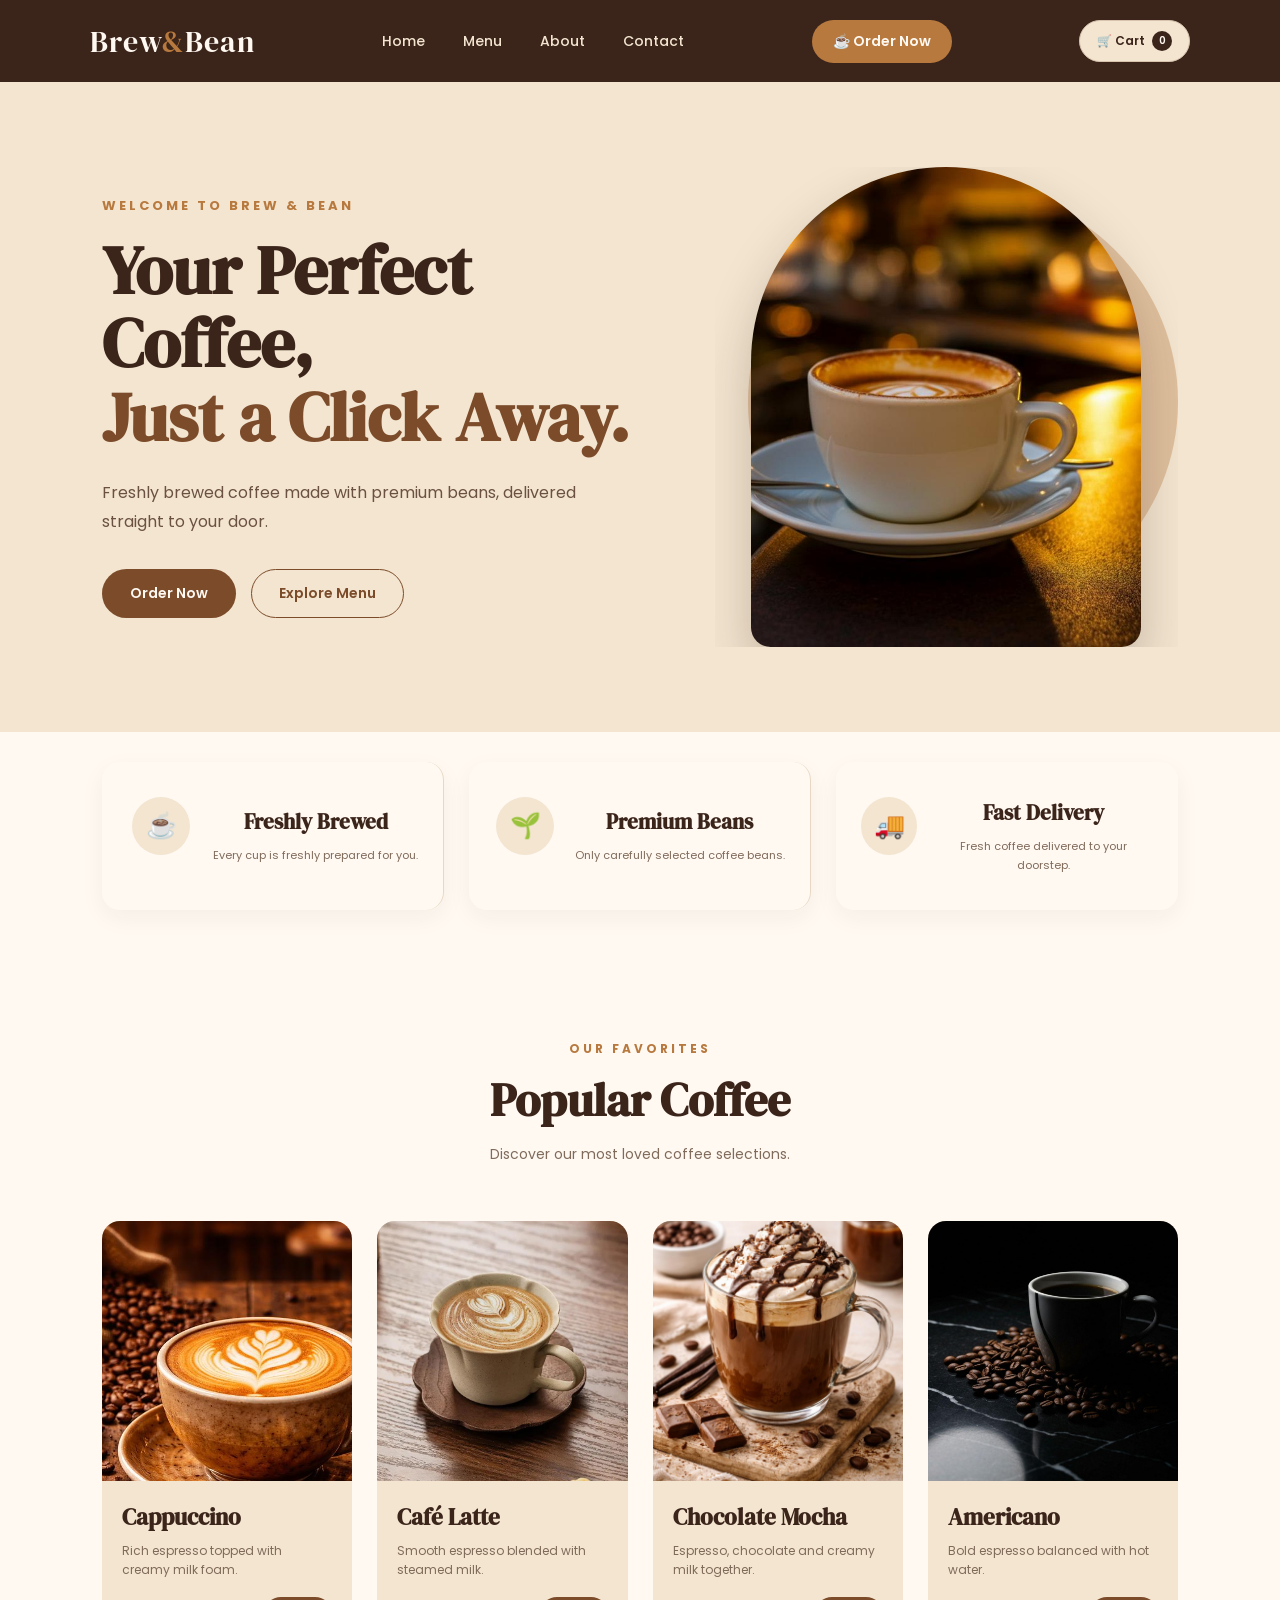
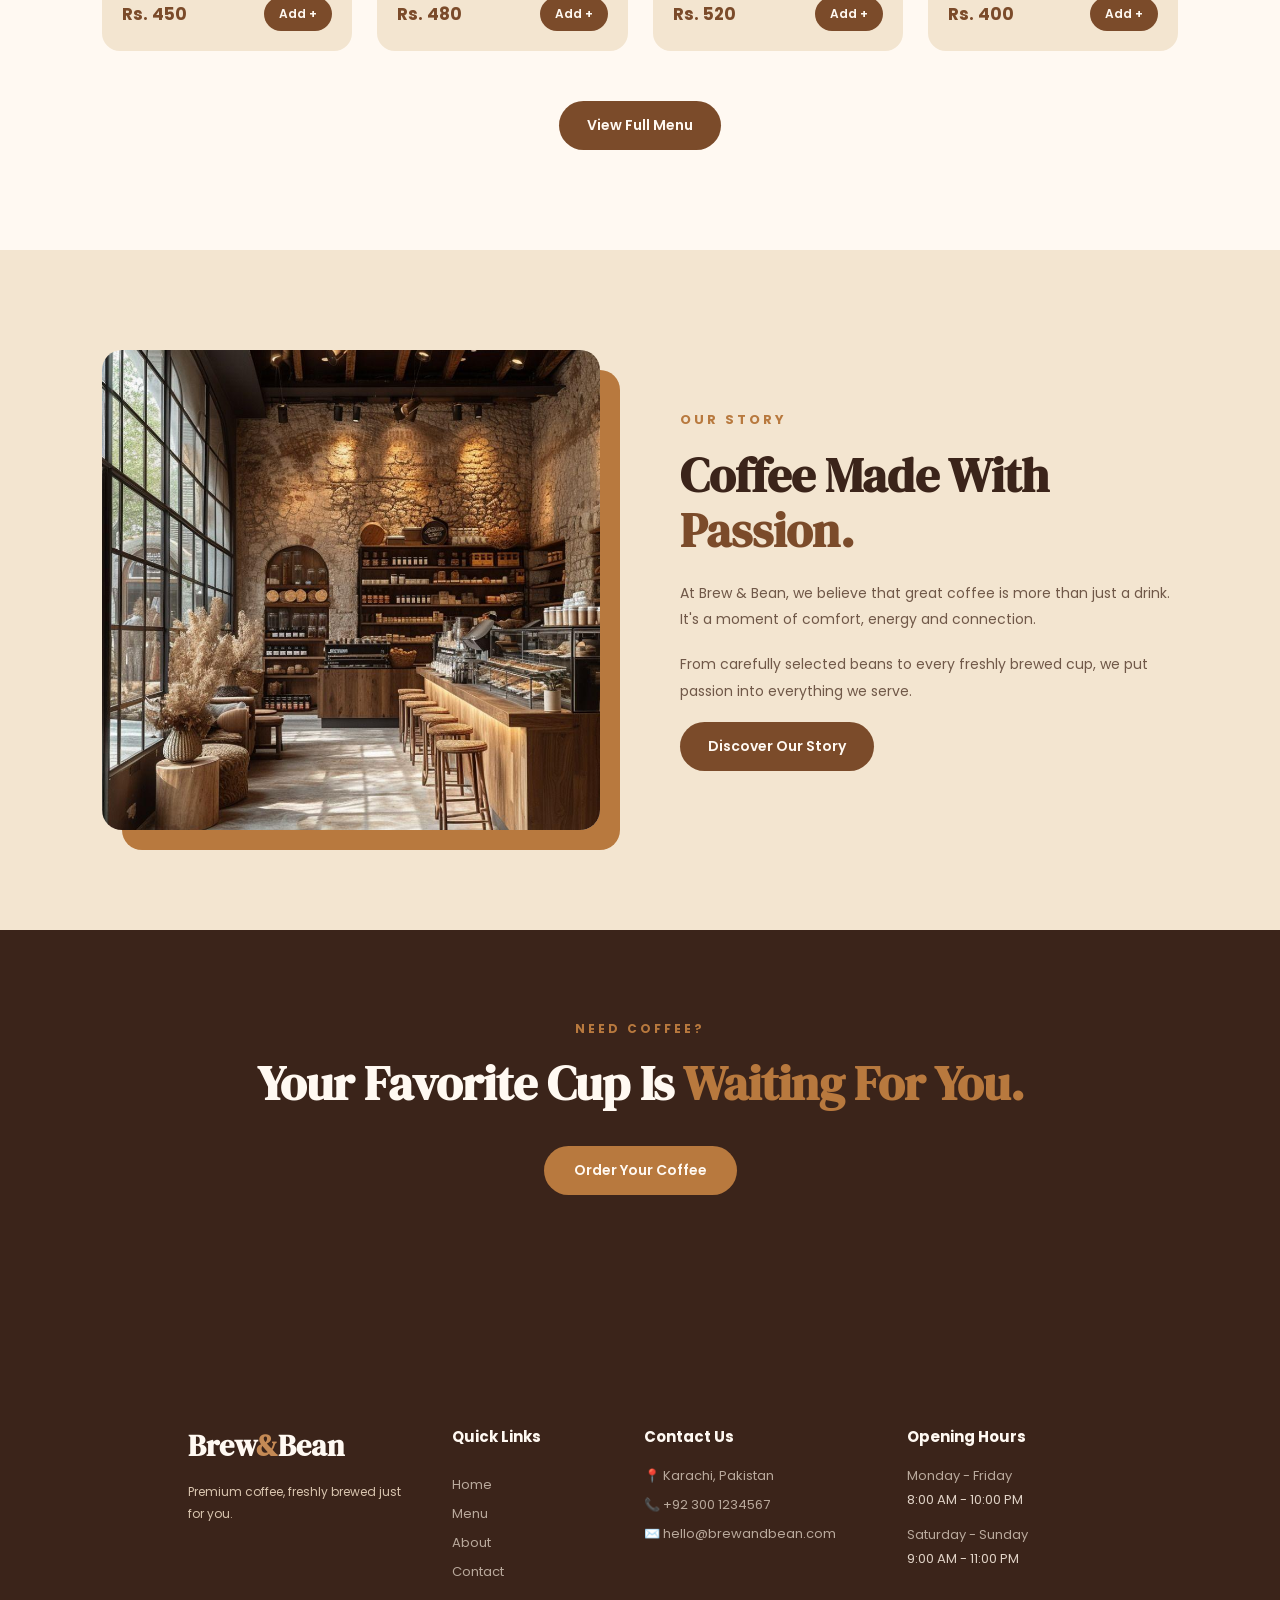
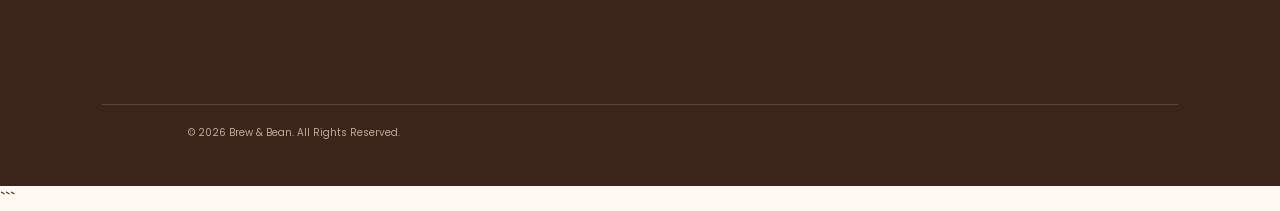
==== commit 7d92fa45: "Update index.html" ====
--- a/index.html
+++ b/index.html
@@ -1,4 +1,4 @@
-```html id="k3q8px"
+
 <!DOCTYPE html>
 <html lang="en">
 
